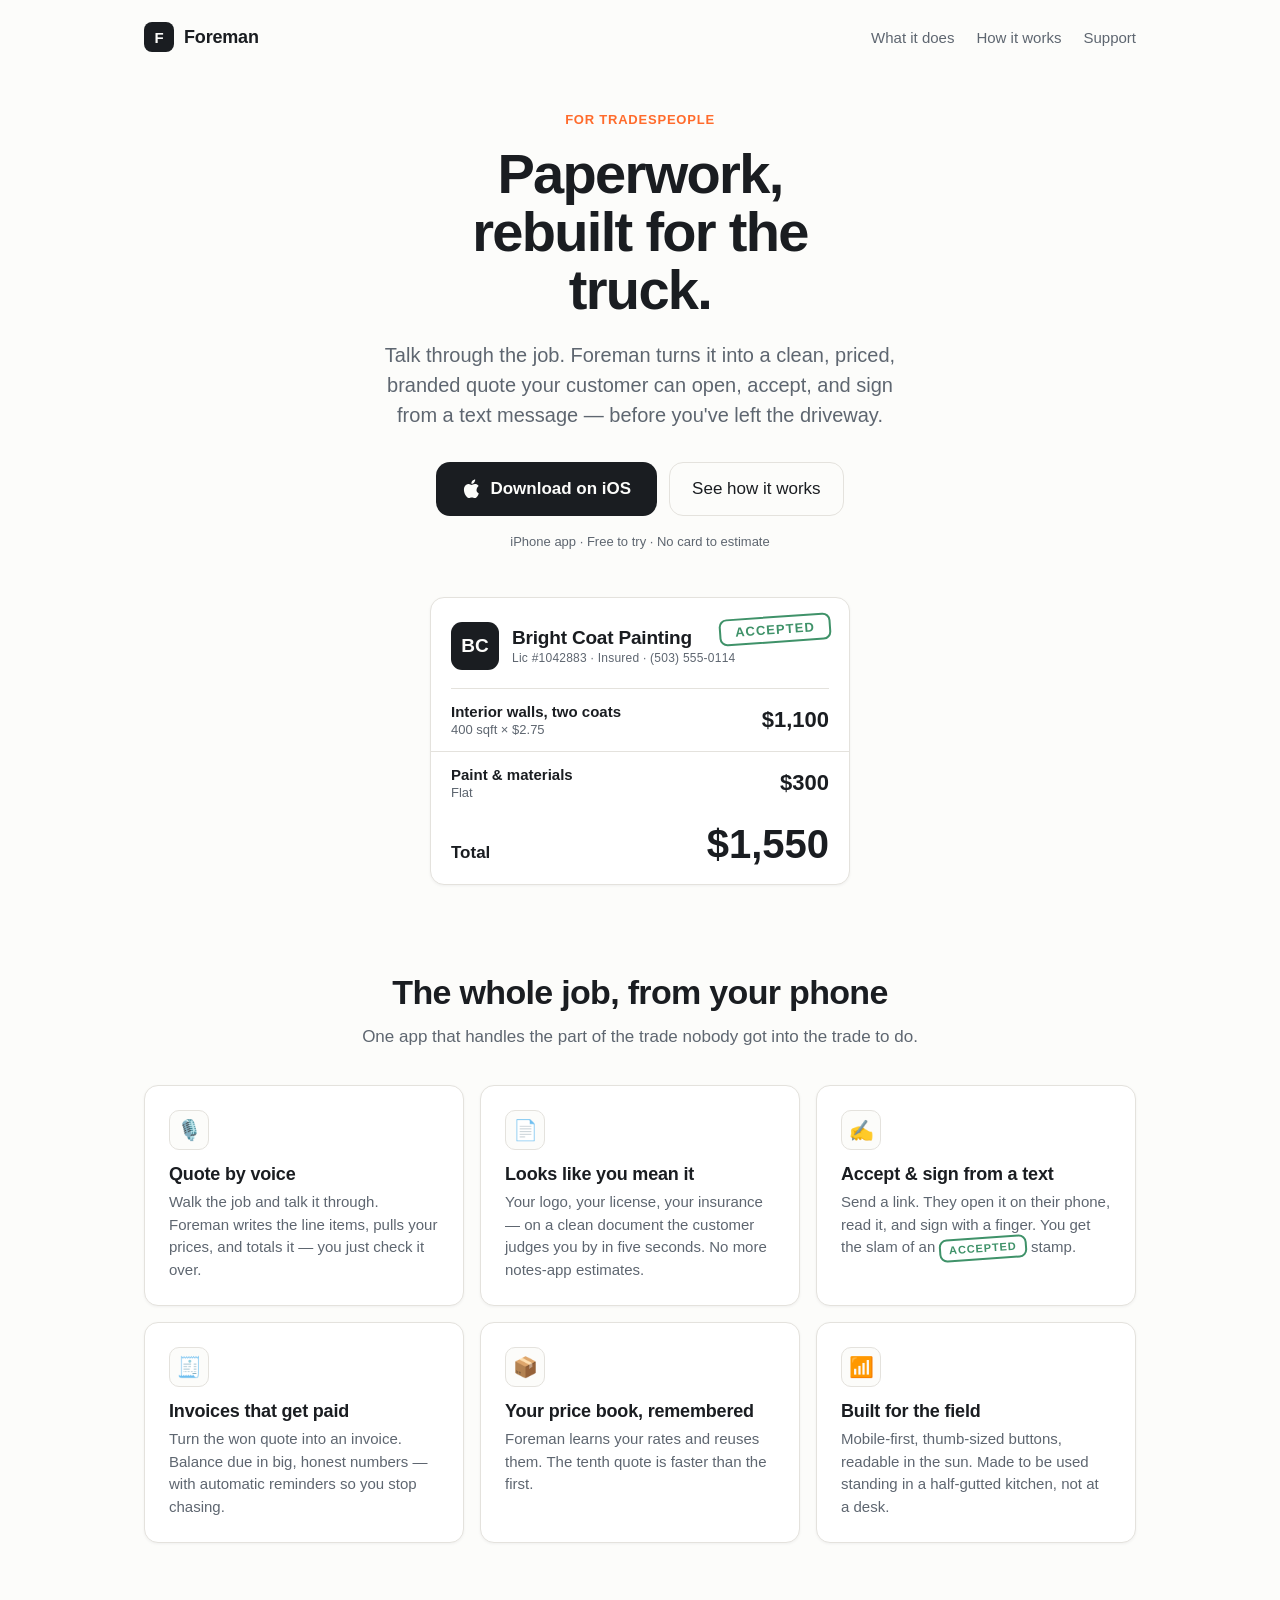
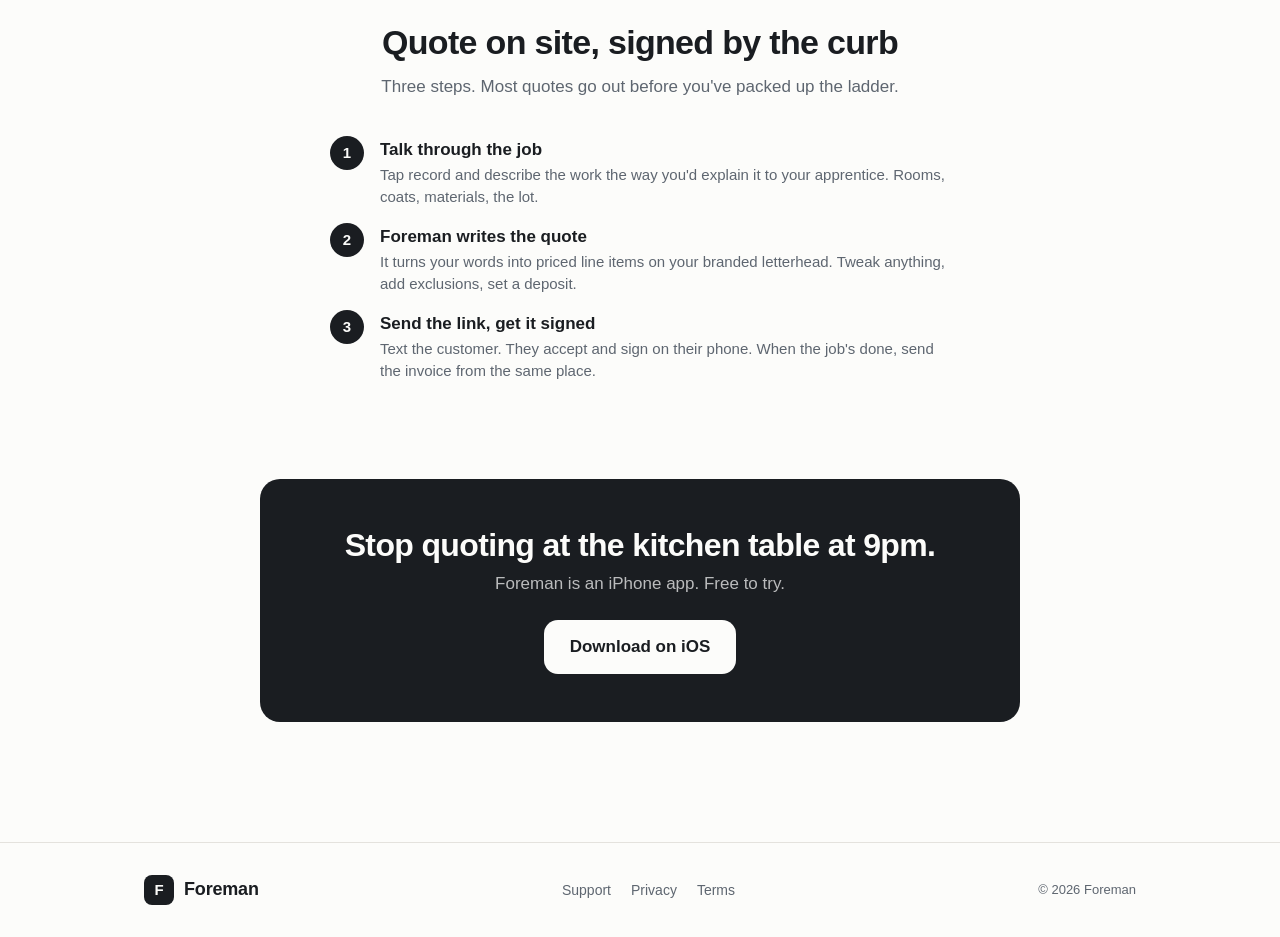
==== index.html @ 7fac0b07 "Foreman website: landing, privacy, terms, support, homeowner quote/invoice pages Co-Authored-By: Cla" ====
<!DOCTYPE html>
<html lang="en">
<head>
<meta charset="utf-8">
<meta name="viewport" content="width=device-width, initial-scale=1, viewport-fit=cover">
<title>Foreman — Paperwork, rebuilt for the truck.</title>
<meta name="description" content="Foreman turns a 30-second voice note into a branded, priced quote your customer can accept and sign from a text. Quotes, invoices, and reminders — built for tradespeople. iOS app.">
<meta name="theme-color" content="#fcfcfa" media="(prefers-color-scheme: light)">
<meta name="theme-color" content="#15171a" media="(prefers-color-scheme: dark)">
<meta property="og:title" content="Foreman — Paperwork, rebuilt for the truck.">
<meta property="og:description" content="Voice note in, branded quote out. Your customer accepts and signs from a text. An iOS app for tradespeople.">
<meta property="og:type" content="website">
<link rel="stylesheet" href="/assets/foreman.css">
</head>
<body>

<header>
  <nav class="site-nav">
    <a class="brand" href="/">
      <span class="mark">F</span>
      Foreman
    </a>
    <div class="nav-links">
      <a href="#what">What it does</a>
      <a href="#how">How it works</a>
      <a href="/support/">Support</a>
    </div>
  </nav>
</header>

<main>
  <section class="hero">
    <span class="eyebrow">For tradespeople</span>
    <h1>Paperwork, rebuilt for the truck.</h1>
    <p class="lede">
      Talk through the job. Foreman turns it into a clean, priced, branded quote your
      customer can open, accept, and sign from a text message — before you've left the driveway.
    </p>
    <div class="cta-row">
      <a class="btn-store" href="https://apps.apple.com/app/id6779614706" aria-label="Download Foreman on the App Store">
        <svg width="18" height="22" viewBox="0 0 18 22" fill="currentColor" aria-hidden="true"><path d="M14.6 11.7c0-2.5 2-3.7 2.1-3.8-1.1-1.7-2.9-1.9-3.5-1.9-1.5-.2-2.9.9-3.6.9-.7 0-1.9-.9-3.1-.8-1.6 0-3 .9-3.8 2.4-1.6 2.8-.4 7 1.2 9.3.8 1.1 1.7 2.4 2.9 2.3 1.2 0 1.6-.7 3-.7s1.8.7 3 .7c1.2 0 2-1.1 2.8-2.2.9-1.3 1.2-2.5 1.2-2.6-.1 0-2.4-.9-2.4-3.6zM12.2 4.4c.6-.8 1.1-1.9 1-3-1 0-2.1.6-2.8 1.4-.6.7-1.1 1.8-1 2.9 1.1.1 2.2-.5 2.8-1.3z"/></svg>
        Download on iOS
      </a>
      <a class="btn-ghost" href="#how">See how it works</a>
    </div>
    <p class="hero-note">iPhone app · Free to try · No card to estimate</p>

    <!-- Live proof: a real Foreman quote, accepted -->
    <div class="hero-proof" aria-label="Example of an accepted Foreman quote">
      <div class="doc-card">
        <div class="letterhead">
          <div class="letterhead-row">
            <div class="logo-badge">BC</div>
            <div style="min-width:0">
              <div class="biz-name">Bright Coat Painting</div>
              <div class="biz-meta">Lic #1042883 · Insured · (503) 555-0114</div>
            </div>
          </div>
          <div class="letterhead-stamp"><span class="stamp stamp--accepted">Accepted</span></div>
        </div>
        <div class="doc-hr doc-hr--inset"></div>
        <div class="line">
          <div style="min-width:0">
            <div class="line-desc">Interior walls, two coats</div>
            <div class="line-qty">400 sqft × $2.75</div>
          </div>
          <div class="line-amt money-m">$1,100</div>
        </div>
        <div class="line" style="border-bottom:0">
          <div style="min-width:0">
            <div class="line-desc">Paint &amp; materials</div>
            <div class="line-qty">Flat</div>
          </div>
          <div class="line-amt money-m">$300</div>
        </div>
        <div class="totals" style="padding-top:8px">
          <div class="total-row">
            <div class="grand-label">Total</div>
            <div class="money-xl">$1,550</div>
          </div>
        </div>
      </div>
    </div>
  </section>

  <section class="section" id="what">
    <div class="section-head">
      <h2>The whole job, from your phone</h2>
      <p>One app that handles the part of the trade nobody got into the trade to do.</p>
    </div>
    <div class="cards">
      <div class="feature">
        <div class="icon" aria-hidden="true">🎙️</div>
        <h3>Quote by voice</h3>
        <p>Walk the job and talk it through. Foreman writes the line items, pulls your prices, and totals it — you just check it over.</p>
      </div>
      <div class="feature">
        <div class="icon" aria-hidden="true">📄</div>
        <h3>Looks like you mean it</h3>
        <p>Your logo, your license, your insurance — on a clean document the customer judges you by in five seconds. No more notes-app estimates.</p>
      </div>
      <div class="feature">
        <div class="icon" aria-hidden="true">✍️</div>
        <h3>Accept &amp; sign from a text</h3>
        <p>Send a link. They open it on their phone, read it, and sign with a finger. You get the slam of an <span class="stamp stamp--accepted" style="font-size:11px;padding:1px 8px">Accepted</span> stamp.</p>
      </div>
      <div class="feature">
        <div class="icon" aria-hidden="true">🧾</div>
        <h3>Invoices that get paid</h3>
        <p>Turn the won quote into an invoice. Balance due in big, honest numbers — with automatic reminders so you stop chasing.</p>
      </div>
      <div class="feature">
        <div class="icon" aria-hidden="true">📦</div>
        <h3>Your price book, remembered</h3>
        <p>Foreman learns your rates and reuses them. The tenth quote is faster than the first.</p>
      </div>
      <div class="feature">
        <div class="icon" aria-hidden="true">📶</div>
        <h3>Built for the field</h3>
        <p>Mobile-first, thumb-sized buttons, readable in the sun. Made to be used standing in a half-gutted kitchen, not at a desk.</p>
      </div>
    </div>
  </section>

  <section class="section" id="how">
    <div class="section-head">
      <h2>Quote on site, signed by the curb</h2>
      <p>Three steps. Most quotes go out before you've packed up the ladder.</p>
    </div>
    <div class="steps">
      <div class="step">
        <span class="num" aria-hidden="true"></span>
        <div>
          <h3>Talk through the job</h3>
          <p>Tap record and describe the work the way you'd explain it to your apprentice. Rooms, coats, materials, the lot.</p>
        </div>
      </div>
      <div class="step">
        <span class="num" aria-hidden="true"></span>
        <div>
          <h3>Foreman writes the quote</h3>
          <p>It turns your words into priced line items on your branded letterhead. Tweak anything, add exclusions, set a deposit.</p>
        </div>
      </div>
      <div class="step">
        <span class="num" aria-hidden="true"></span>
        <div>
          <h3>Send the link, get it signed</h3>
          <p>Text the customer. They accept and sign on their phone. When the job's done, send the invoice from the same place.</p>
        </div>
      </div>
    </div>
  </section>

  <section class="section">
    <div class="cta-band">
      <h2>Stop quoting at the kitchen table at 9pm.</h2>
      <p>Foreman is an iPhone app. Free to try.</p>
      <a class="btn-store" href="https://apps.apple.com/app/id6779614706" aria-label="Download Foreman on the App Store">Download on iOS</a>
    </div>
  </section>
</main>

<footer class="site-footer">
  <div class="footer-inner">
    <a class="brand" href="/">
      <span class="mark">F</span> Foreman
    </a>
    <div class="footer-links">
      <a href="/support/">Support</a>
      <a href="/privacy/">Privacy</a>
      <a href="/terms/">Terms</a>
    </div>
    <div class="footer-copy">© <span id="year">2026</span> <span class="placeholder">Foreman</span></div>
  </div>
</footer>

<script>
  document.getElementById('year').textContent = new Date().getFullYear();
</script>
</body>
</html>
---- assets/foreman.css ----
/* Foreman web tokens + shared styles.
   Source of truth: ios/Foreman/DesignSystem/Tokens.swift and web/styles/tokens.css.
   Pure CSS, no build step. Mobile-first. */

:root {
  --ink: #1a1d21;
  --paper: #fcfcfa;
  --paper-raised: #ffffff;
  --steel: #5e6670;
  --hairline: #e4e2dd;
  --blaze: #ff6b2c;       /* Accept & sign CTA only */
  --cash: #1e7f4f;
  --flag: #d97e00;
  --alarm: #c92f2f;

  --radius-card: 14px;
  --radius-sheet: 20px;
  --pad-s: 16px;
  --pad-m: 20px;
  --pad-l: 24px;

  --font-ui: -apple-system, BlinkMacSystemFont, "SF Pro Text", "Segoe UI", Roboto, sans-serif;
  --font-money: ui-rounded, "SF Pro Rounded", -apple-system, "Segoe UI", sans-serif;

  --shadow-card: 0 1px 3px rgba(26, 29, 33, 0.05);
  --shadow-cta: 0 6px 18px rgba(255, 107, 44, 0.3);
}

@media (prefers-color-scheme: dark) {
  :root {
    --ink: #f3f2ef;
    --paper: #15171a;
    --paper-raised: #1e2125;
    --steel: #9ba1a8;
    --hairline: #2a2e33;
    --blaze: #ff7a3d;
    --cash: #34c779;
    --flag: #e8930f;
    --alarm: #e0524f;
    --shadow-card: 0 1px 3px rgba(0, 0, 0, 0.3);
  }
}

* { box-sizing: border-box; }

html, body {
  margin: 0;
  padding: 0;
  background: var(--paper);
  color: var(--ink);
  font-family: var(--font-ui);
  -webkit-font-smoothing: antialiased;
  text-rendering: optimizeLegibility;
}

a { color: inherit; }

/* ---- Money type ---- */
.money-xl { font-family: var(--font-money); font-weight: 800; font-size: 40px; line-height: 1.1; font-variant-numeric: tabular-nums; }
.money-l  { font-family: var(--font-money); font-weight: 800; font-size: 32px; line-height: 1.1; font-variant-numeric: tabular-nums; }
.money-m  { font-family: var(--font-money); font-weight: 700; font-size: 22px; font-variant-numeric: tabular-nums; }
.money-s  { font-family: var(--font-money); font-weight: 600; font-size: 17px; font-variant-numeric: tabular-nums; }

/* ---- The Stamp — the brand signature ---- */
.stamp {
  display: inline-block;
  padding: 4px 14px;
  border: 2.5px solid currentColor;
  border-radius: 8px;
  transform: rotate(-4deg);
  opacity: 0.85;
  font-weight: 800;
  font-size: 13px;
  letter-spacing: 0.08em;
  text-transform: uppercase;
  font-stretch: condensed;
  white-space: nowrap;
  font-family: var(--font-ui);
}
.stamp--sent, .stamp--viewed, .stamp--declined, .stamp--draft, .stamp--due { color: var(--steel); }
.stamp--accepted, .stamp--paid { color: var(--cash); }
.stamp--partial { color: var(--flag); }
.stamp--overdue { color: var(--alarm); }

@keyframes stamp-slam {
  0% { transform: rotate(-4deg) scale(1.6); opacity: 0; }
  60% { transform: rotate(-4deg) scale(0.96); opacity: 0.9; }
  100% { transform: rotate(-4deg) scale(1); opacity: 0.85; }
}
.stamp--animate { animation: stamp-slam 0.35s cubic-bezier(0.2, 0.9, 0.3, 1.2) both; }

@keyframes fade-in { 0% { opacity: 0; } 100% { opacity: 1; } }
@keyframes sheet-up { 0% { transform: translateY(100%); } 100% { transform: translateY(0); } }

@media (prefers-reduced-motion: reduce) {
  .stamp--animate { animation: none; }
  *, *::before, *::after { animation-duration: 0.001ms !important; animation-iteration-count: 1 !important; transition-duration: 0.001ms !important; }
}

/* ---- Buttons ---- */
.btn-primary {
  flex: 1;
  min-height: 56px;
  background: var(--blaze);
  color: #fff;
  border: 0;
  border-radius: var(--radius-card);
  font: 600 17px var(--font-ui);
  cursor: pointer;
  box-shadow: var(--shadow-cta);
  transition: transform 0.12s ease, filter 0.12s ease;
}
.btn-primary:active { transform: scale(0.985); filter: brightness(0.96); }
.btn-primary:disabled { opacity: 0.5; cursor: default; box-shadow: none; }

.btn-quiet {
  display: inline-flex;
  align-items: center;
  justify-content: center;
  min-height: 56px;
  padding: 0 18px;
  background: transparent;
  color: var(--ink);
  border: 1px solid var(--hairline);
  border-radius: var(--radius-card);
  font: 500 17px var(--font-ui);
  text-decoration: none;
  cursor: pointer;
}

/* ---- Document card (quote / invoice) ---- */
.doc-wrap {
  min-height: 100vh;
  display: flex;
  flex-direction: column;
  align-items: center;
}
.doc-col {
  width: 100%;
  max-width: 480px;
  padding: 20px 16px 0;
}
.doc-card {
  background: var(--paper-raised);
  border: 1px solid var(--hairline);
  border-radius: var(--radius-card);
  box-shadow: var(--shadow-card);
  position: relative;
  overflow: hidden;
}
.doc-hr { height: 1px; background: var(--hairline); }
.doc-hr--inset { margin: 0 20px; }

.letterhead { padding: 24px 20px 18px; position: relative; }
.letterhead-row { display: flex; align-items: center; gap: 13px; padding-right: 92px; }
.logo-badge {
  width: 48px; height: 48px; border-radius: 11px;
  background: var(--ink); color: var(--paper);
  display: flex; align-items: center; justify-content: center;
  font-size: 19px; font-weight: 800; flex: none; overflow: hidden;
}
.logo-badge img { width: 100%; height: 100%; object-fit: cover; }
.biz-name { font-size: 19px; font-weight: 800; letter-spacing: -0.01em; }
.biz-meta { font-size: 12px; font-weight: 500; color: var(--steel); margin-top: 2px; letter-spacing: 0.02em; }
.letterhead-stamp { position: absolute; top: 18px; right: 18px; }

.meta-row { padding: 16px 20px; display: flex; justify-content: space-between; gap: 12px; }
.meta-label { font-size: 12px; font-weight: 600; color: var(--steel); }
.meta-strong { font-size: 16px; font-weight: 600; margin-top: 2px; }
.meta-sub { font-size: 14px; color: var(--steel); margin-top: 1px; }
.meta-right { text-align: right; }

.scope { padding: 16px 20px; }
.scope-title { font-size: 12px; font-weight: 600; color: var(--steel); }
.scope-body { font-size: 15px; line-height: 1.55; margin-top: 6px; text-wrap: pretty; }

.line {
  padding: 14px 20px;
  display: flex; align-items: center; justify-content: space-between; gap: 12px;
  border-bottom: 1px solid var(--hairline);
}
.line-desc { font-size: 15px; font-weight: 600; }
.line-qty { font-size: 13px; color: var(--steel); margin-top: 2px; }
.line-amt { flex: none; }

.totals { padding: 16px 20px 18px; }
.total-row { display: flex; justify-content: space-between; align-items: baseline; }
.total-row + .total-row { margin-top: 8px; }
.total-label { font-size: 15px; color: var(--steel); }
.grand-label { font-size: 17px; font-weight: 700; color: var(--ink); }
.totals-rule { height: 1px; background: var(--hairline); margin: 14px 0 12px; }

.balance-block { padding: 18px 20px; }
.balance-label { font-size: 13px; font-weight: 600; color: var(--steel); }
.balance-note { margin-top: 4px; font-size: 15px; font-weight: 600; }

.footnote { padding: 14px 20px 18px; font-size: 13px; color: var(--steel); line-height: 1.5; }
.excl { padding: 14px 20px; }
.excl-label { font-size: 12px; font-weight: 600; color: var(--steel); }
.excl-body { font-size: 14px; color: var(--steel); margin-top: 3px; line-height: 1.45; }

.sig-block { padding: 16px 20px 20px; animation: fade-in 0.5s ease-out both; }
.sig-img { height: 56px; display: block; max-width: 260px; }
.sig-line { height: 1px; background: var(--ink); opacity: 0.5; max-width: 260px; }
.sig-caption { font-size: 13px; color: var(--steel); margin-top: 6px; }

.sent-with {
  text-align: center;
  padding: 20px 0 8px;
  font-size: 13px;
  color: var(--steel);
}
.sent-with a { color: var(--steel); text-decoration: none; font-weight: 600; }
.watermark-note { display: block; font-size: 11px; opacity: 0.7; margin-top: 2px; }

/* ---- Sticky accept / pay bar ---- */
.dock {
  position: fixed; left: 0; right: 0; bottom: 0; z-index: 20;
  background: var(--paper-raised);
  border-top: 1px solid var(--hairline);
}
.dock-inner {
  max-width: 480px; margin: 0 auto;
  display: flex; gap: 12px;
  padding: 12px 16px calc(16px + env(safe-area-inset-bottom));
}
.dock-note { font-size: 13px; color: var(--steel); text-align: center; margin-top: 8px; }

/* ---- Bottom sheet ---- */
.scrim {
  position: fixed; inset: 0; z-index: 30;
  background: rgba(26, 29, 33, 0.35);
  animation: fade-in 0.25s ease-out both;
}
.sheet {
  position: fixed; left: 0; right: 0; bottom: 0; z-index: 31;
  animation: sheet-up 0.32s cubic-bezier(0.2, 0.9, 0.3, 1) both;
}
.sheet-card {
  max-width: 480px; margin: 0 auto;
  background: var(--paper-raised);
  border-radius: var(--radius-sheet) var(--radius-sheet) 0 0;
  padding: 22px 20px calc(26px + env(safe-area-inset-bottom));
  box-shadow: 0 -8px 32px rgba(26, 29, 33, 0.18);
}
.sheet-title { font-size: 20px; font-weight: 800; }
.sheet-sub { font-size: 15px; color: var(--steel); margin-top: 4px; }
.sig-canvas-wrap { position: relative; margin-top: 16px; }
canvas.sig {
  width: 100%; height: 160px; display: block;
  background: var(--paper);
  border: 1px solid var(--hairline);
  border-radius: 10px;
  touch-action: none; cursor: crosshair;
}
.sig-hint {
  position: absolute; inset: 0;
  display: flex; align-items: center; justify-content: center;
  font-size: 15px; color: var(--steel); pointer-events: none;
}
.sig-clear {
  font-size: 15px; font-weight: 500; color: var(--steel);
  text-decoration: underline; text-underline-offset: 3px;
  cursor: pointer; padding: 10px 4px; background: none; border: 0;
  font-family: inherit;
}
.field-label { font-size: 13px; font-weight: 600; color: var(--steel); margin: 4px 4px 6px; }
.field {
  width: 100%; min-height: 56px;
  border: 1px solid var(--hairline); border-radius: var(--radius-card);
  padding: 0 16px; font: 600 17px var(--font-ui);
  color: var(--ink); background: var(--paper-raised); outline: none;
}
.field:focus { border-color: var(--steel); }

/* ---- Status / loading / error states ---- */
.state-pad {
  max-width: 480px; margin: 0 auto;
  min-height: 100vh; display: flex; flex-direction: column;
  align-items: center; justify-content: center;
  text-align: center; padding: 40px 24px;
  gap: 10px;
}
.state-title { font-size: 22px; font-weight: 800; letter-spacing: -0.01em; }
.state-body { font-size: 15px; color: var(--steel); line-height: 1.5; max-width: 320px; }
.spinner {
  width: 28px; height: 28px;
  border: 3px solid var(--hairline);
  border-top-color: var(--steel);
  border-radius: 50%;
  animation: spin 0.8s linear infinite;
}
@keyframes spin { to { transform: rotate(360deg); } }
@media (prefers-reduced-motion: reduce) { .spinner { animation: none; } }

.toast {
  position: fixed; left: 50%; bottom: calc(90px + env(safe-area-inset-bottom));
  transform: translateX(-50%);
  background: var(--ink); color: var(--paper);
  padding: 12px 18px; border-radius: 12px;
  font-size: 14px; font-weight: 600; z-index: 40;
  box-shadow: 0 8px 24px rgba(0,0,0,0.25);
  max-width: calc(100% - 32px);
}

/* ---- Marketing / content pages ---- */
.shell { max-width: 760px; margin: 0 auto; padding: 0 24px; }

.site-nav {
  display: flex; align-items: center; justify-content: space-between;
  max-width: 1040px; margin: 0 auto; padding: 22px 24px;
}
.brand {
  display: inline-flex; align-items: center; gap: 10px;
  font-size: 18px; font-weight: 800; letter-spacing: -0.01em;
  text-decoration: none; color: var(--ink);
}
.brand .mark {
  width: 30px; height: 30px; border-radius: 8px;
  background: var(--ink); color: var(--paper);
  display: grid; place-items: center; font-size: 15px; font-weight: 800;
}
.nav-links { display: flex; gap: 22px; font-size: 15px; font-weight: 500; }
.nav-links a { color: var(--steel); text-decoration: none; }
.nav-links a:hover { color: var(--ink); }

.hero {
  max-width: 1040px; margin: 0 auto;
  padding: 36px 24px 64px;
  text-align: center;
}
.eyebrow {
  display: inline-block;
  font-size: 13px; font-weight: 700; letter-spacing: 0.06em;
  text-transform: uppercase; color: var(--blaze);
  margin-bottom: 18px;
}
.hero h1 {
  font-size: clamp(34px, 7vw, 56px);
  line-height: 1.04;
  letter-spacing: -0.03em;
  font-weight: 800;
  margin: 0 auto;
  max-width: 12ch;
}
.hero p.lede {
  font-size: clamp(17px, 2.4vw, 20px);
  color: var(--steel);
  line-height: 1.5;
  max-width: 46ch;
  margin: 20px auto 0;
}
.cta-row {
  display: flex; gap: 12px; justify-content: center;
  margin-top: 32px; flex-wrap: wrap;
}
.btn-store {
  display: inline-flex; align-items: center; gap: 10px;
  min-height: 54px; padding: 0 26px;
  background: var(--ink); color: var(--paper);
  border-radius: var(--radius-card);
  font-size: 17px; font-weight: 600; text-decoration: none;
}
.btn-ghost {
  display: inline-flex; align-items: center;
  min-height: 54px; padding: 0 22px;
  border: 1px solid var(--hairline);
  border-radius: var(--radius-card);
  font-size: 17px; font-weight: 500; text-decoration: none; color: var(--ink);
}
.hero-note { font-size: 13px; color: var(--steel); margin-top: 18px; }

/* hero document preview */
.hero-proof {
  max-width: 420px; margin: 48px auto 0;
  position: relative;
}
.hero-proof .doc-card { text-align: left; }

.section { max-width: 1040px; margin: 0 auto; padding: 24px 24px 56px; }
.section-head { text-align: center; max-width: 640px; margin: 0 auto 36px; }
.section-head h2 { font-size: clamp(26px, 4vw, 34px); letter-spacing: -0.02em; margin: 0; }
.section-head p { color: var(--steel); font-size: 17px; line-height: 1.5; margin: 12px 0 0; }

.cards { display: grid; gap: 16px; grid-template-columns: repeat(auto-fit, minmax(240px, 1fr)); }
.feature {
  background: var(--paper-raised);
  border: 1px solid var(--hairline);
  border-radius: var(--radius-card);
  padding: 24px;
  box-shadow: var(--shadow-card);
}
.feature .icon {
  width: 40px; height: 40px; border-radius: 10px;
  background: var(--paper); border: 1px solid var(--hairline);
  display: grid; place-items: center; font-size: 20px; margin-bottom: 14px;
}
.feature h3 { font-size: 18px; margin: 0 0 6px; letter-spacing: -0.01em; }
.feature p { font-size: 15px; color: var(--steel); line-height: 1.5; margin: 0; }

.steps { counter-reset: step; display: grid; gap: 14px; max-width: 620px; margin: 0 auto; }
.step { display: flex; gap: 16px; align-items: flex-start; }
.step .num {
  counter-increment: step; flex: none;
  width: 34px; height: 34px; border-radius: 50%;
  background: var(--ink); color: var(--paper);
  display: grid; place-items: center; font-weight: 800; font-size: 15px;
}
.step .num::before { content: counter(step); }
.step h3 { font-size: 17px; margin: 4px 0 4px; }
.step p { font-size: 15px; color: var(--steel); line-height: 1.5; margin: 0; }

.cta-band {
  max-width: 760px; margin: 16px auto 0;
  background: var(--ink); color: var(--paper);
  border-radius: var(--radius-sheet);
  padding: 48px 32px; text-align: center;
}
.cta-band h2 { font-size: clamp(24px, 4vw, 32px); margin: 0 0 10px; letter-spacing: -0.02em; }
.cta-band p { color: rgba(255,255,255,0.7); font-size: 17px; margin: 0 0 26px; }
.cta-band .btn-store { background: var(--paper); color: var(--ink); }

.site-footer {
  border-top: 1px solid var(--hairline);
  margin-top: 64px;
}
.footer-inner {
  max-width: 1040px; margin: 0 auto; padding: 32px 24px;
  display: flex; flex-wrap: wrap; gap: 16px;
  align-items: center; justify-content: space-between;
}
.footer-links { display: flex; gap: 20px; flex-wrap: wrap; font-size: 14px; }
.footer-links a { color: var(--steel); text-decoration: none; }
.footer-links a:hover { color: var(--ink); }
.footer-copy { font-size: 13px; color: var(--steel); }

/* ---- Legal / document content pages ---- */
.doc-page { max-width: 720px; margin: 0 auto; padding: 16px 24px 80px; }
.doc-page .lead {
  font-size: 16px; color: var(--steel); line-height: 1.6;
  border-left: 3px solid var(--hairline); padding-left: 16px; margin: 8px 0 28px;
}
.doc-page h1 { font-size: clamp(28px, 5vw, 38px); letter-spacing: -0.02em; margin: 8px 0 6px; }
.doc-page .effective { font-size: 14px; color: var(--steel); font-weight: 600; margin: 0 0 28px; }
.doc-page h2 { font-size: 21px; letter-spacing: -0.01em; margin: 36px 0 10px; }
.doc-page h3 { font-size: 17px; margin: 22px 0 6px; }
.doc-page p, .doc-page li { font-size: 16px; line-height: 1.65; color: var(--ink); }
.doc-page p { margin: 0 0 14px; }
.doc-page ul { padding-left: 22px; margin: 0 0 16px; }
.doc-page li { margin: 0 0 8px; }
.doc-page a { color: var(--blaze); text-decoration: underline; text-underline-offset: 2px; }
.doc-page strong { font-weight: 700; }
.doc-page .placeholder {
  background: rgba(255,107,44,0.10);
  border-radius: 4px; padding: 0 4px;
  font-weight: 600; color: inherit; white-space: nowrap;
}
.back-home {
  display: inline-flex; align-items: center; gap: 6px;
  font-size: 14px; font-weight: 600; color: var(--steel);
  text-decoration: none; margin: 24px 0 0;
}

/* FAQ */
.faq details {
  border: 1px solid var(--hairline);
  border-radius: var(--radius-card);
  background: var(--paper-raised);
  padding: 0 20px; margin-bottom: 12px;
}
.faq summary {
  list-style: none; cursor: pointer;
  padding: 18px 0; font-size: 16px; font-weight: 600;
  display: flex; justify-content: space-between; align-items: center; gap: 12px;
}
.faq summary::-webkit-details-marker { display: none; }
.faq summary::after { content: "+"; color: var(--steel); font-size: 22px; font-weight: 400; }
.faq details[open] summary::after { content: "\2013"; }
.faq details[open] summary { padding-bottom: 8px; }
.faq .answer { font-size: 15px; color: var(--steel); line-height: 1.6; padding: 0 0 18px; }
.faq .answer a { color: var(--blaze); }

.contact-card {
  background: var(--paper-raised);
  border: 1px solid var(--hairline);
  border-radius: var(--radius-card);
  padding: 24px; box-shadow: var(--shadow-card);
  margin: 8px 0 32px;
}
.contact-card h2 { margin-top: 0; }
.contact-card .email-btn {
  display: inline-flex; align-items: center; gap: 8px;
  min-height: 50px; padding: 0 22px; margin-top: 8px;
  background: var(--blaze); color: #fff;
  border-radius: var(--radius-card);
  font-size: 16px; font-weight: 600; text-decoration: none;
}

.visually-hidden {
  position: absolute; width: 1px; height: 1px;
  padding: 0; margin: -1px; overflow: hidden;
  clip: rect(0 0 0 0); white-space: nowrap; border: 0;
}
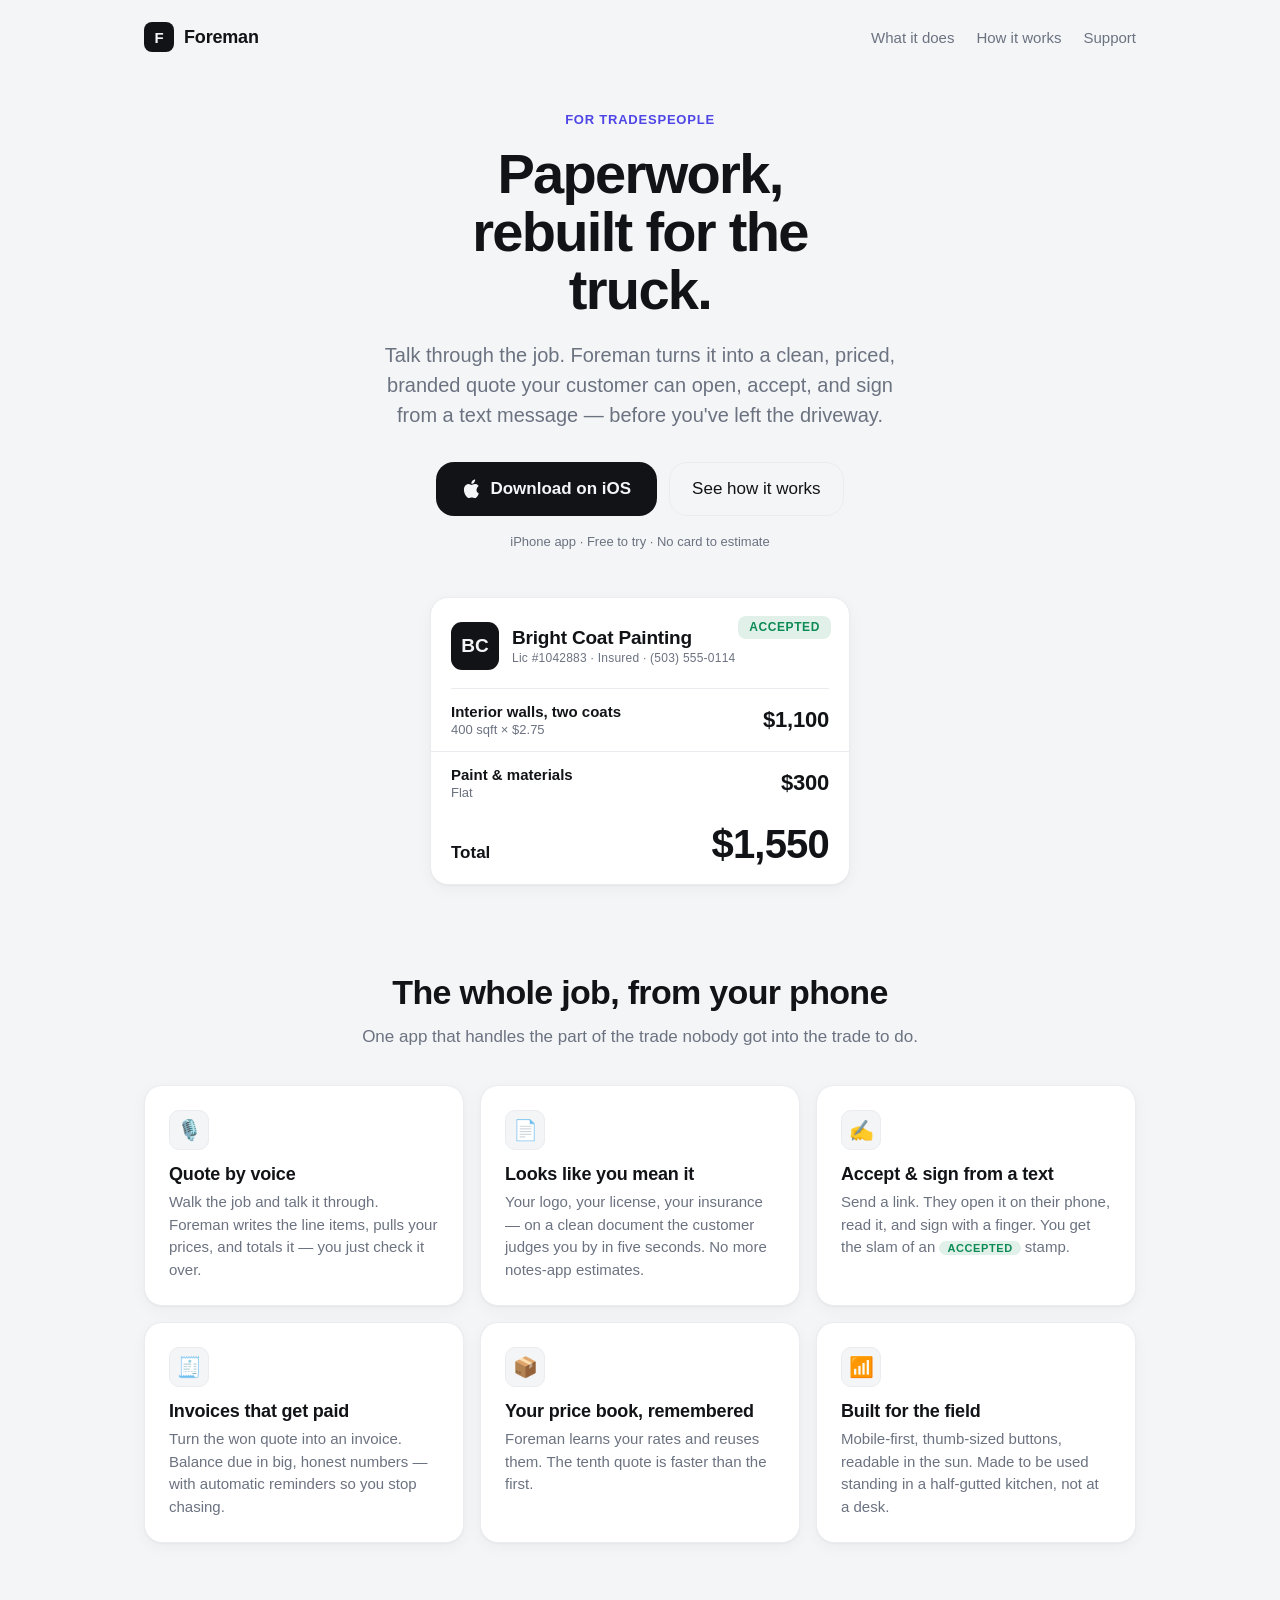
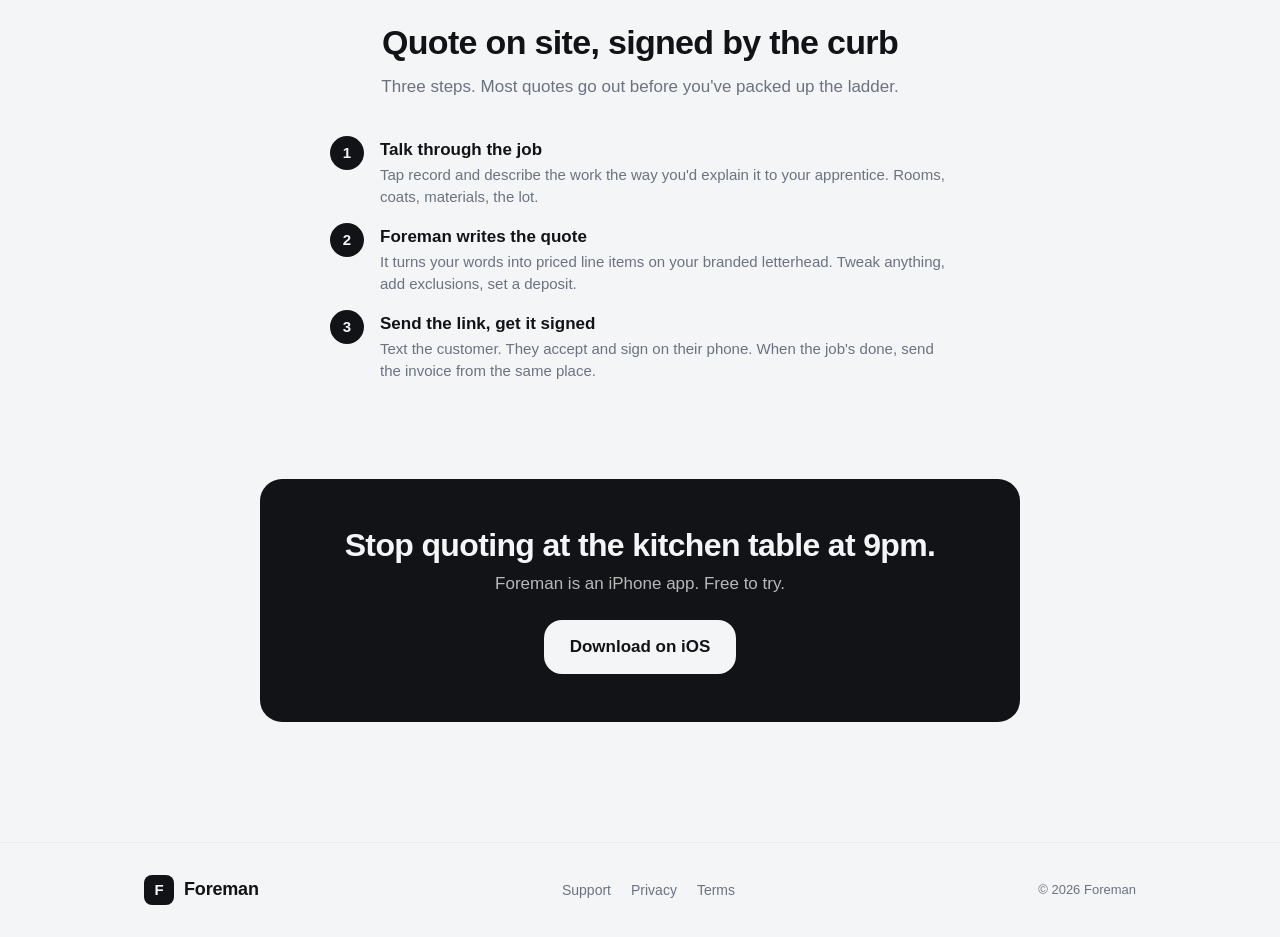
==== commit 5c77e9a3: "Redesign homeowner pages to the "quiet premium fintech" language Match the iOS app's redesign: indig" ====
--- a/index.html
+++ b/index.html
@@ -5,8 +5,8 @@
 <meta name="viewport" content="width=device-width, initial-scale=1, viewport-fit=cover">
 <title>Foreman — Paperwork, rebuilt for the truck.</title>
 <meta name="description" content="Foreman turns a 30-second voice note into a branded, priced quote your customer can accept and sign from a text. Quotes, invoices, and reminders — built for tradespeople. iOS app.">
-<meta name="theme-color" content="#fcfcfa" media="(prefers-color-scheme: light)">
-<meta name="theme-color" content="#15171a" media="(prefers-color-scheme: dark)">
+<meta name="theme-color" content="#f4f5f7" media="(prefers-color-scheme: light)">
+<meta name="theme-color" content="#0f1115" media="(prefers-color-scheme: dark)">
 <meta property="og:title" content="Foreman — Paperwork, rebuilt for the truck.">
 <meta property="og:description" content="Voice note in, branded quote out. Your customer accepts and signs from a text. An iOS app for tradespeople.">
 <meta property="og:type" content="website">
--- a/assets/foreman.css
+++ b/assets/foreman.css
@@ -3,41 +3,50 @@
    Pure CSS, no build step. Mobile-first. */
 
 :root {
-  --ink: #1a1d21;
-  --paper: #fcfcfa;
+  --ink: #111317;
+  --paper: #f4f5f7;
   --paper-raised: #ffffff;
-  --steel: #5e6670;
-  --hairline: #e4e2dd;
-  --blaze: #ff6b2c;       /* Accept & sign CTA only */
-  --cash: #1e7f4f;
-  --flag: #d97e00;
-  --alarm: #c92f2f;
-
-  --radius-card: 14px;
-  --radius-sheet: 20px;
+  --steel: #6b7280;
+  --hairline: #ebecef;
+  --blaze: #4f46e5;       /* Accent — links, focus, small highlights (indigo) */
+  --cash: #0e8a55;
+  --flag: #b4730e;
+  --alarm: #dc2626;
+
+  --radius-card: 18px;
+  --radius-sheet: 22px;
+  --radius-pill: 8px;
   --pad-s: 16px;
   --pad-m: 20px;
   --pad-l: 24px;
 
   --font-ui: -apple-system, BlinkMacSystemFont, "SF Pro Text", "Segoe UI", Roboto, sans-serif;
-  --font-money: ui-rounded, "SF Pro Rounded", -apple-system, "Segoe UI", sans-serif;
-
-  --shadow-card: 0 1px 3px rgba(26, 29, 33, 0.05);
-  --shadow-cta: 0 6px 18px rgba(255, 107, 44, 0.3);
+  --font-money: -apple-system, BlinkMacSystemFont, "SF Pro Text", "Segoe UI", Roboto, sans-serif;
+
+  --shadow-card: 0 1px 2px rgba(17, 19, 23, 0.04), 0 4px 16px rgba(17, 19, 23, 0.04);
+  --shadow-cta: 0 6px 18px rgba(17, 19, 23, 0.16);
+
+  /* Primary CTA — ink fill, contrasting label (stays legible in dark mode). */
+  --btn-fill: #111317;
+  --btn-text: #ffffff;
 }
 
 @media (prefers-color-scheme: dark) {
   :root {
-    --ink: #f3f2ef;
-    --paper: #15171a;
-    --paper-raised: #1e2125;
-    --steel: #9ba1a8;
-    --hairline: #2a2e33;
-    --blaze: #ff7a3d;
-    --cash: #34c779;
-    --flag: #e8930f;
-    --alarm: #e0524f;
-    --shadow-card: 0 1px 3px rgba(0, 0, 0, 0.3);
+    --ink: #f4f5f7;
+    --paper: #0f1115;
+    --paper-raised: #1a1d22;
+    --steel: #9aa0a8;
+    --hairline: #282c32;
+    --blaze: #8b82f8;
+    --cash: #3ad17e;
+    --flag: #d8920f;
+    --alarm: #f0584f;
+    --shadow-card: 0 1px 2px rgba(0, 0, 0, 0.4), 0 4px 16px rgba(0, 0, 0, 0.3);
+    --shadow-cta: 0 6px 18px rgba(0, 0, 0, 0.4);
+    /* In dark mode the CTA inverts to a light fill with dark label. */
+    --btn-fill: #f4f5f7;
+    --btn-text: #111317;
   }
 }
 
@@ -55,27 +64,26 @@
 
 a { color: inherit; }
 
-/* ---- Money type ---- */
-.money-xl { font-family: var(--font-money); font-weight: 800; font-size: 40px; line-height: 1.1; font-variant-numeric: tabular-nums; }
-.money-l  { font-family: var(--font-money); font-weight: 800; font-size: 32px; line-height: 1.1; font-variant-numeric: tabular-nums; }
-.money-m  { font-family: var(--font-money); font-weight: 700; font-size: 22px; font-variant-numeric: tabular-nums; }
-.money-s  { font-family: var(--font-money); font-weight: 600; font-size: 17px; font-variant-numeric: tabular-nums; }
-
-/* ---- The Stamp — the brand signature ---- */
+/* ---- Money type — sharp, precise, tabular (Mercury/Revolut feel) ---- */
+.money-xl { font-family: var(--font-money); font-weight: 700; font-size: 40px; line-height: 1.1; font-variant-numeric: tabular-nums; letter-spacing: -0.02em; }
+.money-l  { font-family: var(--font-money); font-weight: 700; font-size: 32px; line-height: 1.1; font-variant-numeric: tabular-nums; letter-spacing: -0.02em; }
+.money-m  { font-family: var(--font-money); font-weight: 600; font-size: 22px; font-variant-numeric: tabular-nums; letter-spacing: -0.01em; }
+.money-s  { font-family: var(--font-money); font-weight: 600; font-size: 17px; font-variant-numeric: tabular-nums; letter-spacing: -0.01em; }
+
+/* ---- Status pill — flat, tinted fill of the status color ---- */
 .stamp {
   display: inline-block;
-  padding: 4px 14px;
-  border: 2.5px solid currentColor;
-  border-radius: 8px;
-  transform: rotate(-4deg);
-  opacity: 0.85;
-  font-weight: 800;
-  font-size: 13px;
-  letter-spacing: 0.08em;
+  padding: 5px 11px;
+  border: 0;
+  border-radius: var(--radius-pill);
+  background: color-mix(in srgb, currentColor 12%, transparent);
+  font-weight: 700;
+  font-size: 12px;
+  letter-spacing: 0.6px;
   text-transform: uppercase;
-  font-stretch: condensed;
   white-space: nowrap;
   font-family: var(--font-ui);
+  line-height: 1.1;
 }
 .stamp--sent, .stamp--viewed, .stamp--declined, .stamp--draft, .stamp--due { color: var(--steel); }
 .stamp--accepted, .stamp--paid { color: var(--cash); }
@@ -83,11 +91,10 @@
 .stamp--overdue { color: var(--alarm); }
 
 @keyframes stamp-slam {
-  0% { transform: rotate(-4deg) scale(1.6); opacity: 0; }
-  60% { transform: rotate(-4deg) scale(0.96); opacity: 0.9; }
-  100% { transform: rotate(-4deg) scale(1); opacity: 0.85; }
-}
-.stamp--animate { animation: stamp-slam 0.35s cubic-bezier(0.2, 0.9, 0.3, 1.2) both; }
+  0% { transform: scale(0.92); opacity: 0; }
+  100% { transform: scale(1); opacity: 1; }
+}
+.stamp--animate { animation: stamp-slam 0.28s cubic-bezier(0.2, 0.9, 0.3, 1.05) both; }
 
 @keyframes fade-in { 0% { opacity: 0; } 100% { opacity: 1; } }
 @keyframes sheet-up { 0% { transform: translateY(100%); } 100% { transform: translateY(0); } }
@@ -101,16 +108,16 @@
 .btn-primary {
   flex: 1;
   min-height: 56px;
-  background: var(--blaze);
-  color: #fff;
+  background: var(--btn-fill);
+  color: var(--btn-text);
   border: 0;
-  border-radius: var(--radius-card);
+  border-radius: 16px;
   font: 600 17px var(--font-ui);
   cursor: pointer;
   box-shadow: var(--shadow-cta);
   transition: transform 0.12s ease, filter 0.12s ease;
 }
-.btn-primary:active { transform: scale(0.985); filter: brightness(0.96); }
+.btn-primary:active { transform: scale(0.985); filter: brightness(1.15); }
 .btn-primary:disabled { opacity: 0.5; cursor: default; box-shadow: none; }
 
 .btn-quiet {
@@ -122,7 +129,7 @@
   background: transparent;
   color: var(--ink);
   border: 1px solid var(--hairline);
-  border-radius: var(--radius-card);
+  border-radius: 16px;
   font: 500 17px var(--font-ui);
   text-decoration: none;
   cursor: pointer;
@@ -183,6 +190,17 @@
 .line-qty { font-size: 13px; color: var(--steel); margin-top: 2px; }
 .line-amt { flex: none; }
 
+/* Per-line photo thumbnails (signed URLs from get-shared-document). */
+.line-thumbs {
+  display: flex; flex-wrap: wrap; gap: 6px; margin-top: 8px;
+}
+.line-thumbs img {
+  width: 52px; height: 52px; flex: none;
+  object-fit: cover; border-radius: 10px;
+  border: 1px solid var(--hairline);
+  background: var(--paper);
+}
+
 .totals { padding: 16px 20px 18px; }
 .total-row { display: flex; justify-content: space-between; align-items: baseline; }
 .total-row + .total-row { margin-top: 8px; }
@@ -200,7 +218,7 @@
 .excl-body { font-size: 14px; color: var(--steel); margin-top: 3px; line-height: 1.45; }
 
 .sig-block { padding: 16px 20px 20px; animation: fade-in 0.5s ease-out both; }
-.sig-img { height: 56px; display: block; max-width: 260px; }
+.sig-img { display: block; max-height: 80px; max-width: 260px; object-fit: contain; }
 .sig-line { height: 1px; background: var(--ink); opacity: 0.5; max-width: 260px; }
 .sig-caption { font-size: 13px; color: var(--steel); margin-top: 6px; }
 
@@ -224,12 +242,31 @@
   display: flex; gap: 12px;
   padding: 12px 16px calc(16px + env(safe-area-inset-bottom));
 }
+/* When a quiet decline row follows, that row carries the safe-area inset. */
+.dock-inner:has(+ .dock-decline) { padding-bottom: 10px; }
 .dock-note { font-size: 13px; color: var(--steel); text-align: center; margin-top: 8px; }
+
+/* Quiet decline action under the accept dock — text-only, never a blaze button. */
+.dock-decline {
+  max-width: 480px; margin: 0 auto;
+  padding: 0 16px calc(10px + env(safe-area-inset-bottom));
+  text-align: center;
+}
+.btn-text-quiet {
+  background: none; border: 0; cursor: pointer;
+  font: 500 14px var(--font-ui); color: var(--steel);
+  padding: 6px 10px; text-decoration: underline; text-underline-offset: 3px;
+}
+.btn-text-quiet:disabled { opacity: 0.5; cursor: default; }
+
+/* Fade used by the Stripe payment bottom-sheet overlay (quote + invoice). */
+@keyframes payfade { 0% { opacity: 0; } 100% { opacity: 1; } }
+@media (prefers-reduced-motion: reduce) { @keyframes payfade { 0% { opacity: 1; } 100% { opacity: 1; } } }
 
 /* ---- Bottom sheet ---- */
 .scrim {
   position: fixed; inset: 0; z-index: 30;
-  background: rgba(26, 29, 33, 0.35);
+  background: rgba(17, 19, 23, 0.40);
   animation: fade-in 0.25s ease-out both;
 }
 .sheet {
@@ -241,7 +278,7 @@
   background: var(--paper-raised);
   border-radius: var(--radius-sheet) var(--radius-sheet) 0 0;
   padding: 22px 20px calc(26px + env(safe-area-inset-bottom));
-  box-shadow: 0 -8px 32px rgba(26, 29, 33, 0.18);
+  box-shadow: 0 -8px 32px rgba(17, 19, 23, 0.18);
 }
 .sheet-title { font-size: 20px; font-weight: 800; }
 .sheet-sub { font-size: 15px; color: var(--steel); margin-top: 4px; }
@@ -451,7 +488,7 @@
 .doc-page a { color: var(--blaze); text-decoration: underline; text-underline-offset: 2px; }
 .doc-page strong { font-weight: 700; }
 .doc-page .placeholder {
-  background: rgba(255,107,44,0.10);
+  background: color-mix(in srgb, var(--blaze) 12%, transparent);
   border-radius: 4px; padding: 0 4px;
   font-weight: 600; color: inherit; white-space: nowrap;
 }
